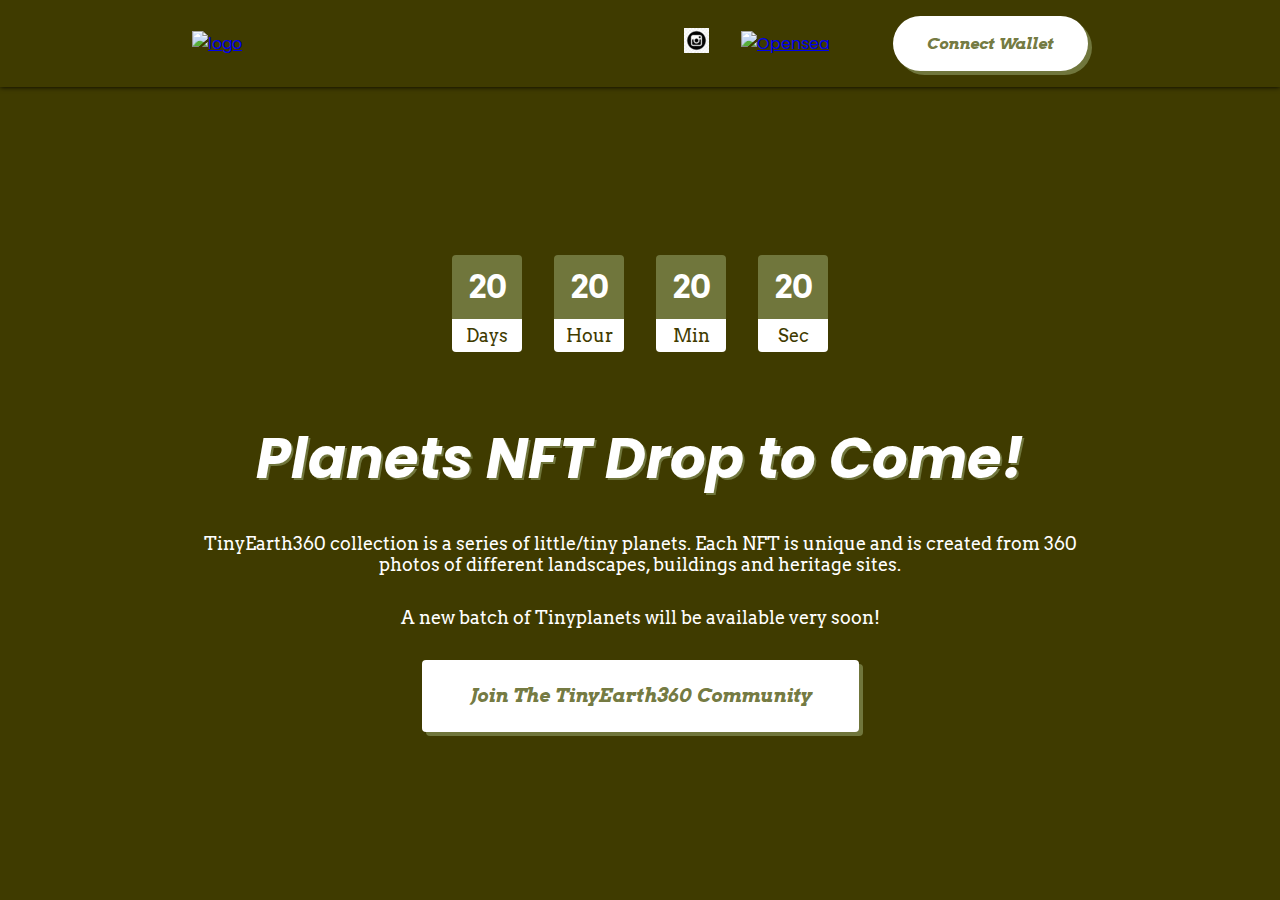
==== index.html @ aaad2390 "Version_inial_TinyEarth360" ====
<!DOCTYPE html>
<html lang="en">
  <head>
    <title>TinyEarth360</title>
    <meta charset="UTF-8" />
    <meta http-equiv="X-UA-Compatible" content="IE=edge" />
    <meta name="viewport" content="width=device-width, initial-scale=1.0" />

    <!-- favicon -->
    <link rel="apple-touch-icon" sizes="180x180" href="images/x-icon/apple-touch-icon.png">
    <link rel="icon" type="image/png" sizes="32x32" href="images/x-icon/favicon-32x32.png">
    <link rel="icon" type="image/png" sizes="16x16" href="images/x-icon/favicon-16x16.png">   
    <link rel="manifest" href="images/x-icon/site.webmanifest">
    <link rel="stylesheet" href="style.css" />
  </head>
  <body>
    <header>
      <div class="container">
        <div class="logo">
          <a href="/">
            <img src="images/x-icon/favicon-32x32.png" alt="logo" />
          </a>
        </div>
        <div class="menu">

          <a
            href="https://instagram.com/calvink_360/"
            target="_blank"
            rel="noopener noreferrer"
          >
            <img src="images/header/instag.webp" alt="Instagram" />
          </a>
          <a
            href="https://opensea.io/collection/tinyearth360"
            target="_blank"
            rel="noopener noreferrer"
          >
            <img src="images/header/opensea.webp" alt="Opensea" />
          </a>
          <button class="wallet-btn btn" id="connectWallet">
            <span>Connect Wallet</span>
          </button>
        </div>
      </div>
    </header>

    <section class="container">

            <div class="countdown">
        <ul
          id="countdown"
          class="count-down"
          data-date="Feb 04, 2022 1:00:00 PM UTC"
        >
          <li class="clock-item">
            <span class="count-number days">20</span>
            <p class="count-text">Days</p>
          </li>

          <li class="clock-item">
            <span class="count-number hours">20</span>
            <p class="count-text">Hour</p>
          </li>

          <li class="clock-item">
            <span class="count-number minutes">20</span>
            <p class="count-text">Min</p>
          </li>

          <li class="clock-item">
            <span class="count-number seconds">20</span>
            <p class="count-text">Sec</p>
          </li>
        </ul>

        <h1>Planets NFT Drop to Come!</h1>

        <p>TinyEarth360 collection is a series of little/tiny planets.
        Each NFT is unique and is created from 360 photos of
        different landscapes, buildings and heritage sites.</p>

        <p>A new batch of Tinyplanets will be available very soon!</p>
        <a href="https://instagram.com/calvink_360/" target="_blank" rel="noopener noreferrer" class="hero-btn btn"
          ><span>Join the TinyEarth360 community</span>
        </a>
      </div>
    </section>

    <script src="https://cdn.jsdelivr.net/npm/@metamask/onboarding@1.0.1/dist/metamask-onboarding.bundle.js"></script>
    <script src="app.js"></script>
  </body>
</html>
---- style.css ----
/* FONTS */

@import url("https://fonts.googleapis.com/css2?family=Arvo:ital,wght@0,400;0,700;1,400;1,700&family=Poppins:ital,wght@0,100;0,200;0,300;0,400;0,500;0,600;0,700;0,800;0,900;1,100;1,200;1,300;1,400;1,500;1,600;1,700;1,800;1,900&family=Roboto:ital,wght@0,100;0,300;0,400;0,500;0,700;0,900;1,100;1,300;1,400;1,500;1,700;1,900&display=swap");

/* GLOBAL STYLES */

:root {
  --font-primary: 'Poppins', sans-serif;
  --font-secondary: 'Arvo', serif;
  --font-code: 'Roboto', monospace;
  --bg-color: #3f3b00;
  --font-color: #ffffff;
  --btn-bg-color: #ffffff;
  --accent-color: #71773dfa;
  --header-shadow: #000 0px 0px 5px;
}

* {
  padding: 0;
  margin: 0;
  box-sizing: border-box;
}

body {
  background-color: var(--bg-color);
  display: flex;
  flex-flow: column;
  height: 100vh;
  color: var(--font-color);
  font-family: var(--font-primary);
}

.container {
  max-width: 960px;
  margin: 0 auto;
  padding: 1rem 2rem;
}

/* HEADER */

header {
  box-shadow: var(--header-shadow);
}

header .container {
  display: flex;
  justify-content: space-between;
  align-items: center;
}

.menu {
  display: flex;
  gap: 2rem;
  align-items: center;
}

/* BUTTONS */

.btn {
  display: inline-block;
  padding: 1rem 2rem;
  background: var(--btn-bg-color);
  color: var(--accent-color);
  font-family: var(--font-secondary);
  font-style: italic;
  font-weight: bold;
  font-size: 1rem;
  text-transform: capitalize;
  transition: all 0.3s ease;
  box-shadow: 4px 4px 0 0 var(--accent-color);
  cursor: pointer;
  position: relative;
  text-decoration: none;
  outline: none;
}
.btn:hover {
  box-shadow: none;
}

.wallet-btn {
  border-radius: 5rem;
  margin-left: 2rem;
  border-color: transparent;
}

.hero-btn {
  border-radius: 4px;
  font-size: 1.2rem;
  padding: 1.5rem 3rem;
}

/* COUNTDOWN SECTION */

section {
  flex: 1 1 auto;
}

.countdown {
  display: flex;
  flex-direction: column;
  justify-content: center;
  align-items: center;
  height: 100%;
}

.countdown ul {
  display: flex;
  gap: 2rem
}
.countdown .clock-item {
  list-style: none;
  width: 70px;
  height: auto;
}
.countdown .clock-item .count-number {
  background: var(--accent-color);
  color: var(--font-color);
  font-size: 2rem;
  font-weight: 700;
  font-family: var(--font-secondary);
  padding: 1rem;
  display: inline-block;
  width: 100%;
  text-align: center;
  line-height: 1;
  border-radius: 4px 4px 0 0;
}
.countdown .clock-item .count-text {
  background: var(--btn-bg-color);
  font-family: var(--font-secondary);
  font-size: 1.1rem;
  color: var(--bg-color);
  padding: 0.5rem 0.7rem;
  display: inline-block;
  width: 100%;
  text-align: center;
  line-height: 1;
  border-radius: 0 0 4px 4px;
}

.countdown h1 {
  text-shadow: 2px 2px 0 var(--accent-color);
  font-style: italic;
  margin: 2rem 0;
  font-size: 3.5rem;
  text-align: center;
}

.countdown p {
  font-size: 1.1rem;
  font-family: var(--font-secondary);
  margin-bottom: 2rem;
  text-align: center;
}

@media screen and (max-width: 768px) {
  .menu {
    gap: 1rem;
  }
  .wallet-btn {
    margin-left: 0;
    padding: 1rem;
    max-width: 8rem;
  }
  .countdown h1 {
    font-size: 2rem;
  }
  .countdown p {
    font-size: 1rem;
  }
}
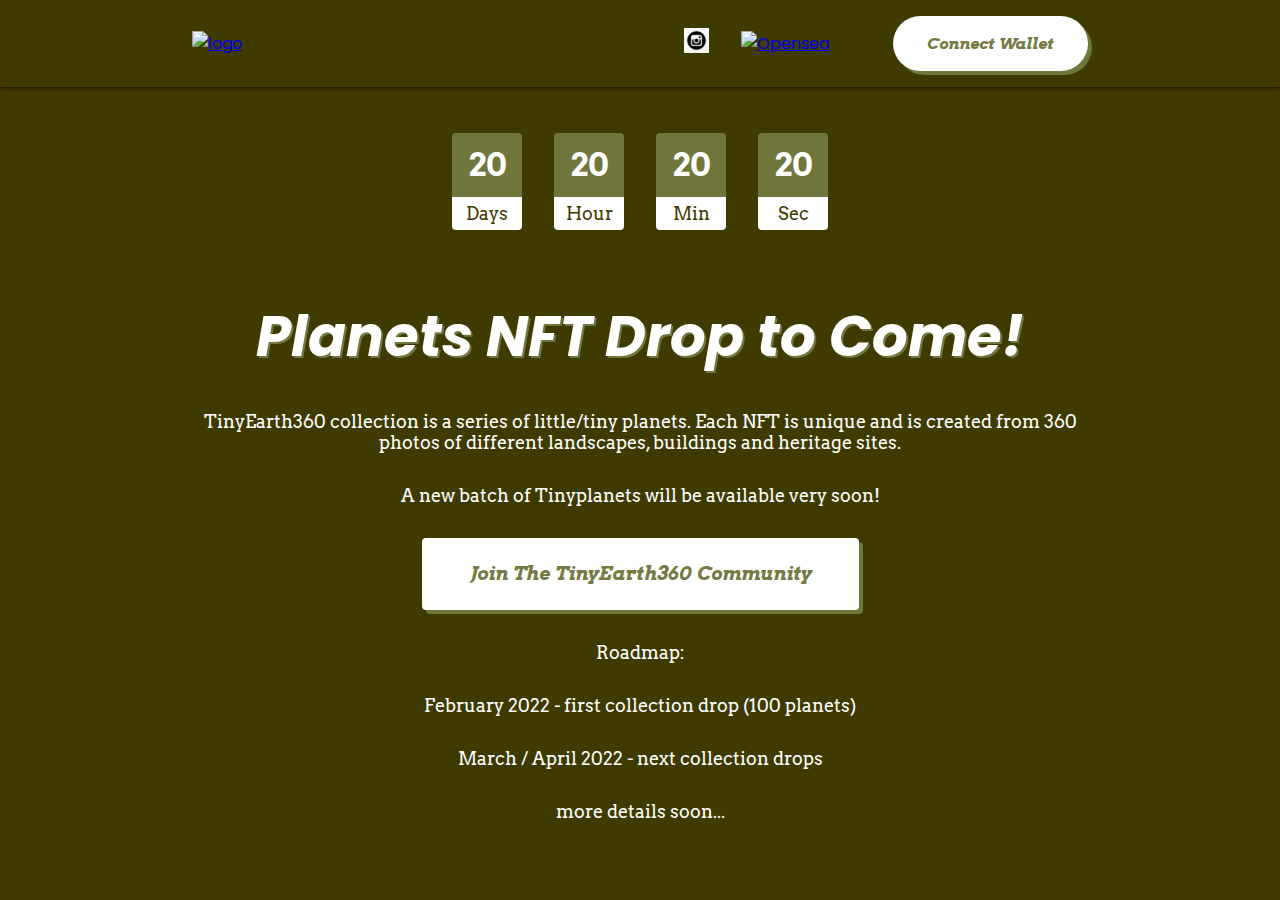
==== commit 28e57bf1: "Roadmap" ====
--- a/index.html
+++ b/index.html
@@ -83,6 +83,14 @@
         <a href="https://instagram.com/calvink_360/" target="_blank" rel="noopener noreferrer" class="hero-btn btn"
           ><span>Join the TinyEarth360 community</span>
         </a>
+
+        <p></p>
+        <p>Roadmap:</p>
+        <p>February 2022 - first collection drop (100 planets)
+        <p>March / April 2022 - next collection drops
+        <p>more details soon...
+        </p>
+
       </div>
     </section>
 
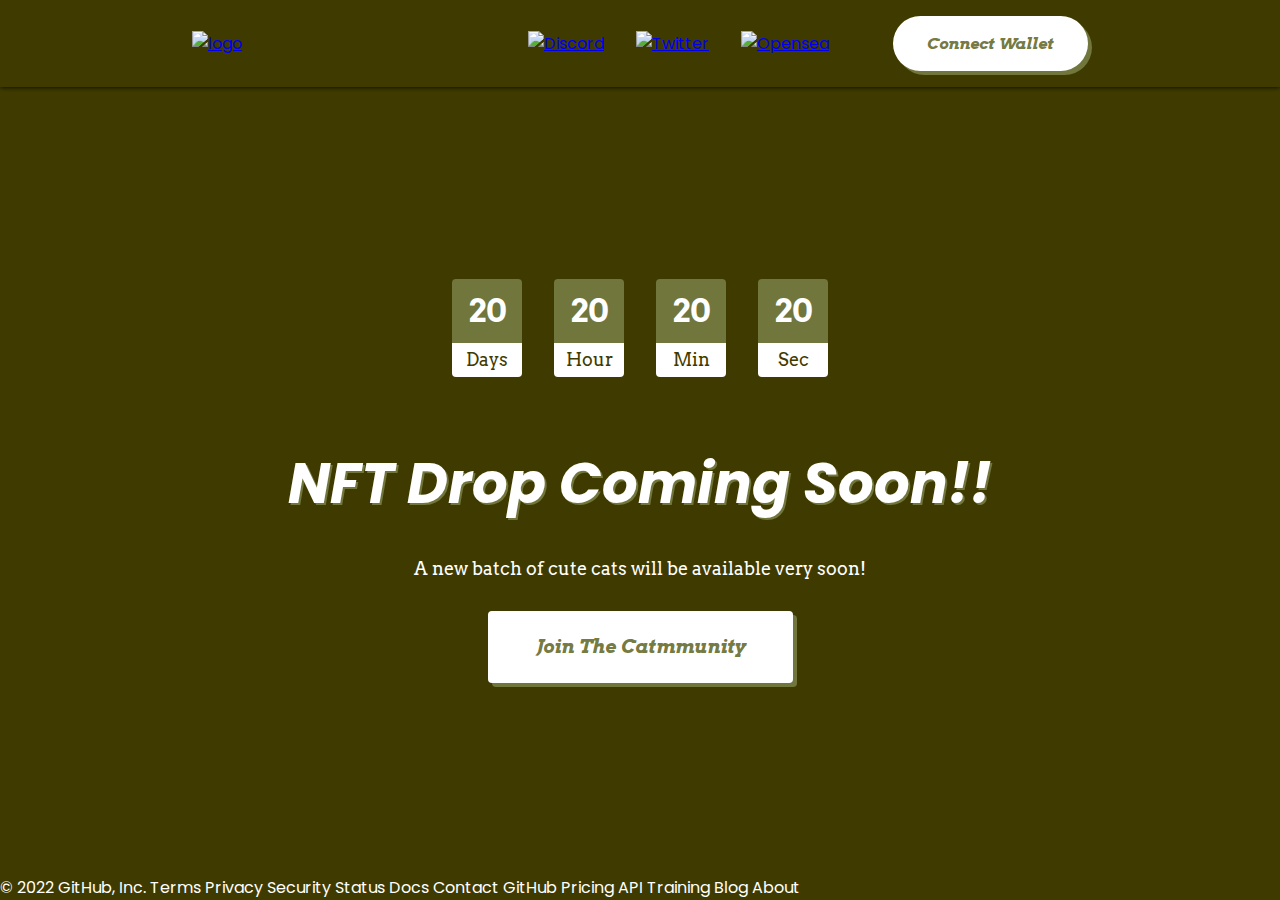
==== commit 599f80d8: "Merge branch 'main' of https://github.com/codestackr/nft-landing-page" ====
--- a/index.html
+++ b/index.html
@@ -1,7 +1,7 @@
 <!DOCTYPE html>
 <html lang="en">
   <head>
-    <title>TinyEarth360</title>
+    <title>CodeCats</title>
     <meta charset="UTF-8" />
     <meta http-equiv="X-UA-Compatible" content="IE=edge" />
     <meta name="viewport" content="width=device-width, initial-scale=1.0" />
@@ -9,9 +9,9 @@
     <!-- favicon -->
     <link rel="apple-touch-icon" sizes="180x180" href="images/x-icon/apple-touch-icon.png">
     <link rel="icon" type="image/png" sizes="32x32" href="images/x-icon/favicon-32x32.png">
-    <link rel="icon" type="image/png" sizes="16x16" href="images/x-icon/favicon-16x16.png">   
+    <link rel="icon" type="image/png" sizes="16x16" href="images/x-icon/favicon-16x16.png">
     <link rel="manifest" href="images/x-icon/site.webmanifest">
-    <link rel="stylesheet" href="style.css" />
+    <link rel="stylesheet" href="css/style.css" />
   </head>
   <body>
     <header>
@@ -22,16 +22,22 @@
           </a>
         </div>
         <div class="menu">
-
           <a
-            href="https://instagram.com/calvink_360/"
+            href="https://discord.gg/A9CnsVzzkZ"
             target="_blank"
             rel="noopener noreferrer"
           >
-            <img src="images/header/instag.webp" alt="Instagram" />
+            <img src="images/header/discord.webp" alt="Discord" />
           </a>
           <a
-            href="https://opensea.io/collection/tinyearth360"
+            href="https://twitter.com/CodeCats10k"
+            target="_blank"
+            rel="noopener noreferrer"
+          >
+            <img src="images/header/twitter.webp" alt="Twitter" />
+          </a>
+          <a
+            href="https://opensea.io/collection/codecats"
             target="_blank"
             rel="noopener noreferrer"
           >
@@ -45,12 +51,12 @@
     </header>
 
     <section class="container">
-
-            <div class="countdown">
+      <div class="owner-status"></div>
+      <div class="countdown">
         <ul
           id="countdown"
           class="count-down"
-          data-date="Feb 04, 2022 1:00:00 PM UTC"
+          data-date="Feb 17, 2022 4:00:00 PM UTC"
         >
           <li class="clock-item">
             <span class="count-number days">20</span>
@@ -72,29 +78,29 @@
             <p class="count-text">Sec</p>
           </li>
         </ul>
-
-        <h1>Planets NFT Drop to Come!</h1>
-
-        <p>TinyEarth360 collection is a series of little/tiny planets.
-        Each NFT is unique and is created from 360 photos of
-        different landscapes, buildings and heritage sites.</p>
-
-        <p>A new batch of Tinyplanets will be available very soon!</p>
-        <a href="https://instagram.com/calvink_360/" target="_blank" rel="noopener noreferrer" class="hero-btn btn"
-          ><span>Join the TinyEarth360 community</span>
+        <h1>NFT Drop Coming Soon!!</h1>
+               
+        <p>A new batch of cute cats will be available very soon!</p>
+        <a href="https://discord.gg/A9CnsVzzkZ" target="_blank" rel="noopener noreferrer" class="hero-btn btn"
+          ><span>Join the Catmmunity</span>
         </a>
-
-        <p></p>
-        <p>Roadmap:</p>
-        <p>February 2022 - first collection drop (100 planets)
-        <p>March / April 2022 - next collection drops
-        <p>more details soon...
-        </p>
-
       </div>
     </section>
 
     <script src="https://cdn.jsdelivr.net/npm/@metamask/onboarding@1.0.1/dist/metamask-onboarding.bundle.js"></script>
-    <script src="app.js"></script>
+    <script src="js/countdown.js"></script>
+    <script src="js/app.js"></script>
   </body>
 </html>
+© 2022 GitHub, Inc.
+Terms
+Privacy
+Security
+Status
+Docs
+Contact GitHub
+Pricing
+API
+Training
+Blog
+About
--- a/css/style.css
+++ b/css/style.css
@@ -0,0 +1,183 @@
+/* FONTS */
+
+@import url("https://fonts.googleapis.com/css2?family=Arvo:ital,wght@0,400;0,700;1,400;1,700&family=Poppins:ital,wght@0,100;0,200;0,300;0,400;0,500;0,600;0,700;0,800;0,900;1,100;1,200;1,300;1,400;1,500;1,600;1,700;1,800;1,900&family=Roboto:ital,wght@0,100;0,300;0,400;0,500;0,700;0,900;1,100;1,300;1,400;1,500;1,700;1,900&display=swap");
+
+/* GLOBAL STYLES */
+
+:root {
+  --font-primary: 'Poppins', sans-serif;
+  --font-secondary: 'Arvo', serif;
+  --font-code: 'Roboto', monospace;
+  --bg-color: #3f3b00;
+  --font-color: #ffffff;
+  --btn-bg-color: #ffffff;
+  --accent-color: #71773dfa;
+  --header-shadow: #000 0px 0px 5px;
+}
+
+* {
+  padding: 0;
+  margin: 0;
+  box-sizing: border-box;
+}
+
+body {
+  background-color: var(--bg-color);
+  display: flex;
+  flex-flow: column;
+  height: 100vh;
+  color: var(--font-color);
+  font-family: var(--font-primary);
+}
+
+.container {
+  display: flex;
+  flex-direction: column;
+  max-width: 960px;
+  margin: 0 auto;
+  padding: 1rem 2rem;
+}
+
+/* HEADER */
+
+header {
+  box-shadow: var(--header-shadow);
+}
+
+header .container {
+  flex-direction: row;
+  justify-content: space-between;
+  align-items: center;
+}
+
+.menu {
+  display: flex;
+  gap: 2rem;
+  align-items: center;
+}
+
+/* BUTTONS */
+
+.btn {
+  display: inline-block;
+  padding: 1rem 2rem;
+  background: var(--btn-bg-color);
+  color: var(--accent-color);
+  font-family: var(--font-secondary);
+  font-style: italic;
+  font-weight: bold;
+  font-size: 1rem;
+  text-transform: capitalize;
+  transition: all 0.3s ease;
+  box-shadow: 4px 4px 0 0 var(--accent-color);
+  cursor: pointer;
+  position: relative;
+  text-decoration: none;
+  outline: none;
+}
+.btn:hover {
+  box-shadow: none;
+}
+
+.wallet-btn {
+  border-radius: 5rem;
+  margin-left: 2rem;
+  border-color: transparent;
+}
+
+.hero-btn {
+  border-radius: 4px;
+  font-size: 1.2rem;
+  padding: 1.5rem 3rem;
+}
+
+/* COUNTDOWN SECTION */
+
+section {
+  flex: 1 1 auto;
+}
+
+.countdown {
+  display: flex;
+  flex-direction: column;
+  justify-content: center;
+  align-items: center;
+  height: 100%;
+}
+
+.countdown ul {
+  display: flex;
+  gap: 2rem
+}
+.countdown .clock-item {
+  list-style: none;
+  width: 70px;
+  height: auto;
+}
+.countdown .clock-item .count-number {
+  background: var(--accent-color);
+  color: var(--font-color);
+  font-size: 2rem;
+  font-weight: 700;
+  font-family: var(--font-secondary);
+  padding: 1rem;
+  display: inline-block;
+  width: 100%;
+  text-align: center;
+  line-height: 1;
+  border-radius: 4px 4px 0 0;
+}
+.countdown .clock-item .count-text {
+  background: var(--btn-bg-color);
+  font-family: var(--font-secondary);
+  font-size: 1.1rem;
+  color: var(--bg-color);
+  padding: 0.5rem 0.7rem;
+  display: inline-block;
+  width: 100%;
+  text-align: center;
+  line-height: 1;
+  border-radius: 0 0 4px 4px;
+}
+
+.countdown h1 {
+  text-shadow: 2px 2px 0 var(--accent-color);
+  font-style: italic;
+  margin: 2rem 0;
+  font-size: 3.5rem;
+  text-align: center;
+}
+
+.countdown p {
+  font-size: 1.1rem;
+  font-family: var(--font-secondary);
+  margin-bottom: 2rem;
+  text-align: center;
+}
+
+/* OWNER STYLES */
+
+.owner-status {
+  font-size: 2rem;
+  text-align: center;
+}
+
+/* MEDIA QUERIES */
+
+@media screen and (max-width: 768px) {
+  .menu {
+    gap: 1rem;
+  }
+  .wallet-btn {
+    margin-left: 0;
+    padding: 1rem;
+    max-width: 8rem;
+  }
+  .countdown h1 {
+    font-size: 2rem;
+  }
+  .countdown p {
+    font-size: 1rem;
+  }
+}
+ 
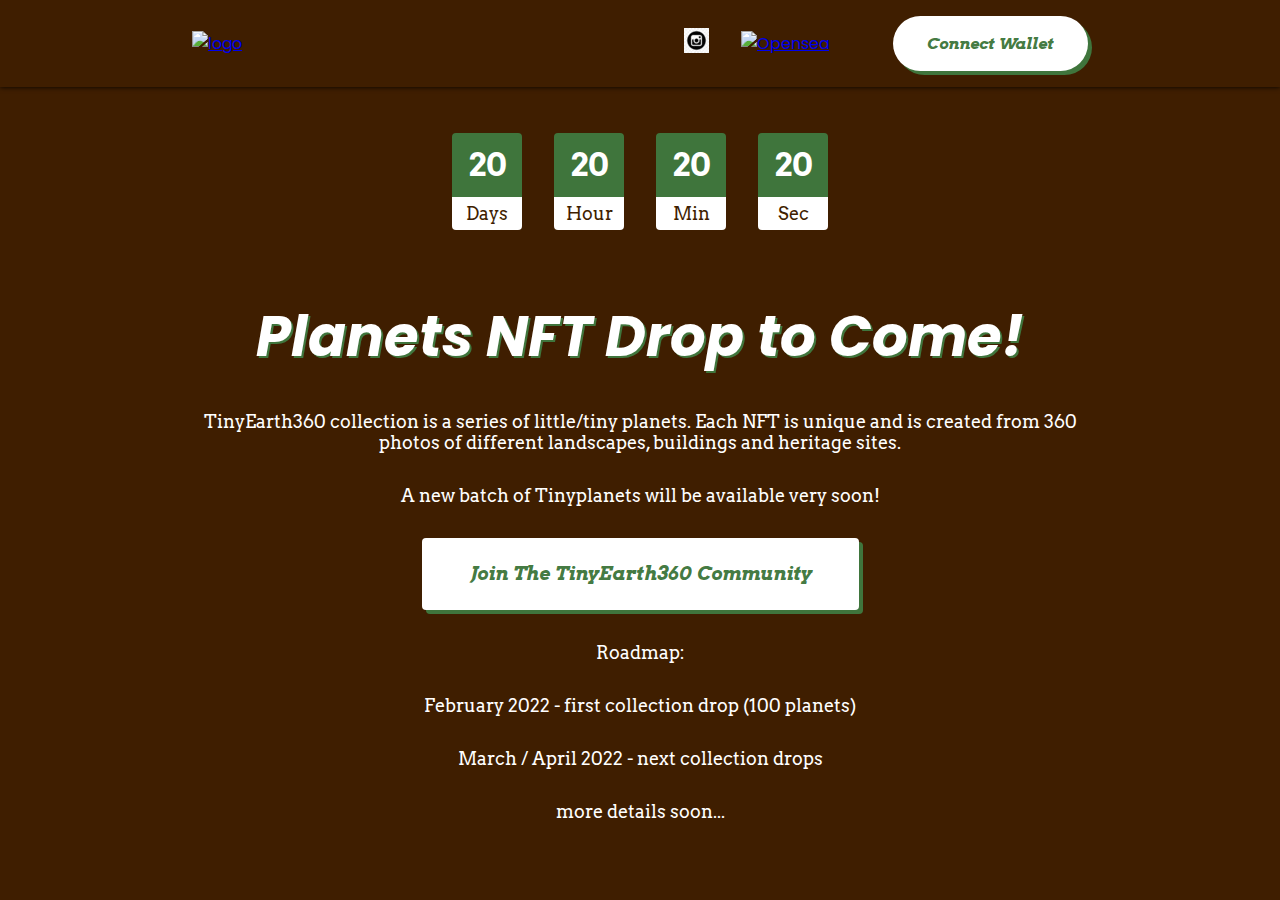
==== commit 84f89827: "update" ====
--- a/index.html
+++ b/index.html
@@ -1,7 +1,7 @@
 <!DOCTYPE html>
 <html lang="en">
   <head>
-    <title>CodeCats</title>
+    <title>TinyEarth360</title>
     <meta charset="UTF-8" />
     <meta http-equiv="X-UA-Compatible" content="IE=edge" />
     <meta name="viewport" content="width=device-width, initial-scale=1.0" />
@@ -23,21 +23,14 @@
         </div>
         <div class="menu">
           <a
-            href="https://discord.gg/A9CnsVzzkZ"
-            target="_blank"
-            rel="noopener noreferrer"
+              href="https://instagram.com/calvink_360/"
+              target="_blank"
+              rel="noopener noreferrer"
           >
-            <img src="images/header/discord.webp" alt="Discord" />
+            <img src="images/header/instag.webp" alt="Instagram" />
           </a>
           <a
-            href="https://twitter.com/CodeCats10k"
-            target="_blank"
-            rel="noopener noreferrer"
-          >
-            <img src="images/header/twitter.webp" alt="Twitter" />
-          </a>
-          <a
-            href="https://opensea.io/collection/codecats"
+            href="https://opensea.io/collection/tinyearth360"
             target="_blank"
             rel="noopener noreferrer"
           >
@@ -78,12 +71,24 @@
             <p class="count-text">Sec</p>
           </li>
         </ul>
-        <h1>NFT Drop Coming Soon!!</h1>
-               
-        <p>A new batch of cute cats will be available very soon!</p>
-        <a href="https://discord.gg/A9CnsVzzkZ" target="_blank" rel="noopener noreferrer" class="hero-btn btn"
-          ><span>Join the Catmmunity</span>
+        <h1>Planets NFT Drop to Come!</h1>
+        
+        <p>TinyEarth360 collection is a series of little/tiny planets.
+          Each NFT is unique and is created from 360 photos of
+          different landscapes, buildings and heritage sites.</p>
+  
+        <p>A new batch of Tinyplanets will be available very soon!</p>
+        <a href="https://instagram.com/calvink_360/" target="_blank" rel="noopener noreferrer" class="hero-btn btn"
+          ><span>Join the TinyEarth360 community</span>
         </a>
+
+        <p></p>
+        <p>Roadmap:</p>
+        <p>February 2022 - first collection drop (100 planets)
+        <p>March / April 2022 - next collection drops
+        <p>more details soon...
+        </p>
+
       </div>
     </section>
 
@@ -92,15 +97,4 @@
     <script src="js/app.js"></script>
   </body>
 </html>
-© 2022 GitHub, Inc.
-Terms
-Privacy
-Security
-Status
-Docs
-Contact GitHub
-Pricing
-API
-Training
-Blog
-About
+
--- a/css/style.css
+++ b/css/style.css
@@ -8,10 +8,10 @@
   --font-primary: 'Poppins', sans-serif;
   --font-secondary: 'Arvo', serif;
   --font-code: 'Roboto', monospace;
-  --bg-color: #3f3b00;
+  --bg-color: #3f1e00;
   --font-color: #ffffff;
   --btn-bg-color: #ffffff;
-  --accent-color: #71773dfa;
+  --accent-color: #3f773dfa;
   --header-shadow: #000 0px 0px 5px;
 }
 
